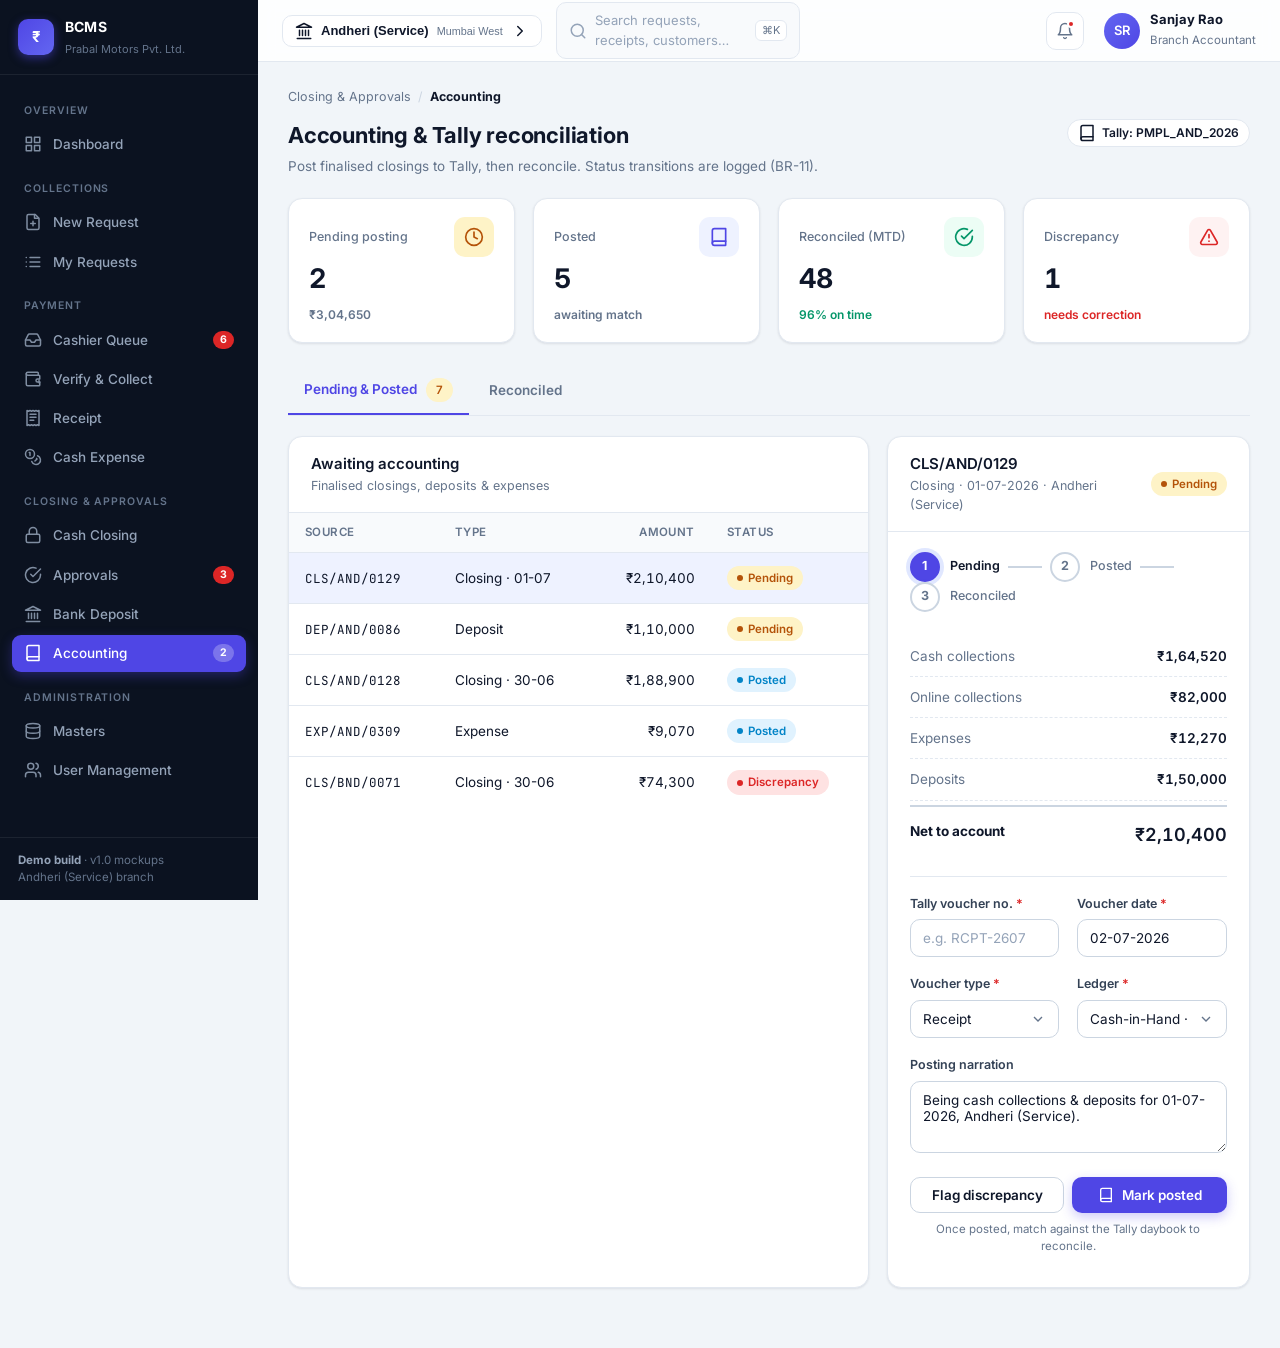
==== ui-mockups/accounting.html @ 2ba82137 "Initial commit: BRD, documentation set, and UI mockups Business/technical/architectural docs, Mermai" ====
<!doctype html>
<html lang="en">
<head>
  <meta charset="utf-8">
  <meta name="viewport" content="width=device-width, initial-scale=1">
  <title>Accounting — BCMS</title>
  <link rel="preconnect" href="https://fonts.googleapis.com">
  <link href="https://fonts.googleapis.com/css2?family=Inter:wght@400;500;600;700&family=JetBrains+Mono:wght@400;500&display=swap" rel="stylesheet">
  <link rel="stylesheet" href="assets/styles.css">
</head>
<body data-page="accounting" data-role="Branch Accountant" data-user="Sanjay Rao">
  <main class="content">
    <div class="breadcrumb"><span>Closing &amp; Approvals</span><span class="sep">/</span><b>Accounting</b></div>
    <div class="page-head">
      <div class="titles">
        <h1>Accounting &amp; Tally reconciliation</h1>
        <p>Post finalised closings to Tally, then reconcile. Status transitions are logged <span class="muted">(BR-11)</span>.</p>
      </div>
      <div class="actions"><span class="pill" data-icon="book">Tally: PMPL_AND_2026</span></div>
    </div>

    <div class="grid grid-4 mb-3">
      <div class="card kpi"><div class="kpi-top"><span class="label" style="margin-top:0">Pending posting</span><span class="kpi-icon tint-amber" data-icon="clock"></span></div><div class="value">2</div><div class="delta flat">₹3,04,650</div></div>
      <div class="card kpi"><div class="kpi-top"><span class="label" style="margin-top:0">Posted</span><span class="kpi-icon tint-indigo" data-icon="book"></span></div><div class="value">5</div><div class="delta flat">awaiting match</div></div>
      <div class="card kpi"><div class="kpi-top"><span class="label" style="margin-top:0">Reconciled (MTD)</span><span class="kpi-icon tint-emerald" data-icon="check"></span></div><div class="value">48</div><div class="delta up">96% on time</div></div>
      <div class="card kpi"><div class="kpi-top"><span class="label" style="margin-top:0">Discrepancy</span><span class="kpi-icon tint-red" data-icon="alert"></span></div><div class="value">1</div><div class="delta down">needs correction</div></div>
    </div>

    <div class="tabs" data-tabs>
      <button class="on" data-tab="pending">Pending &amp; Posted <span class="badge badge-amber" style="margin-left:6px">7</span></button>
      <button data-tab="reconciled">Reconciled</button>
    </div>

    <!-- PENDING / POSTED -->
    <div class="tab-panel on" data-panel="pending">
      <div class="grid cols-2">
        <div class="card">
          <div class="card-head"><div><h3>Awaiting accounting</h3><p>Finalised closings, deposits &amp; expenses</p></div></div>
          <div class="table-wrap">
            <table class="tbl">
              <thead><tr><th>Source</th><th>Type</th><th class="th-right">Amount</th><th>Status</th></tr></thead>
              <tbody>
                <tr style="background:var(--primary-50)">
                  <td><span class="ref-code">CLS/AND/0129</span></td><td>Closing · 01-07</td>
                  <td class="money">₹2,10,400</td><td><span class="badge badge-amber"><span class="bdot"></span>Pending</span></td>
                </tr>
                <tr>
                  <td><span class="ref-code">DEP/AND/0086</span></td><td>Deposit</td>
                  <td class="money">₹1,10,000</td><td><span class="badge badge-amber"><span class="bdot"></span>Pending</span></td>
                </tr>
                <tr>
                  <td><span class="ref-code">CLS/AND/0128</span></td><td>Closing · 30-06</td>
                  <td class="money">₹1,88,900</td><td><span class="badge badge-sky"><span class="bdot"></span>Posted</span></td>
                </tr>
                <tr>
                  <td><span class="ref-code">EXP/AND/0309</span></td><td>Expense</td>
                  <td class="money">₹9,070</td><td><span class="badge badge-sky"><span class="bdot"></span>Posted</span></td>
                </tr>
                <tr>
                  <td><span class="ref-code">CLS/BND/0071</span></td><td>Closing · 30-06</td>
                  <td class="money">₹74,300</td><td><span class="badge badge-red"><span class="bdot"></span>Discrepancy</span></td>
                </tr>
              </tbody>
            </table>
          </div>
        </div>

        <!-- Detail: post to Tally -->
        <div class="card">
          <div class="card-head">
            <div><h3>CLS/AND/0129</h3><p>Closing · 01-07-2026 · Andheri (Service)</p></div>
            <div class="actions"><span class="badge badge-amber"><span class="bdot"></span>Pending</span></div>
          </div>
          <div class="card-pad">
            <!-- state machine -->
            <div class="stepper mb-3">
              <div class="step active"><div class="dot">1</div><div class="lbl">Pending</div></div>
              <div class="bar"></div>
              <div class="step todo"><div class="dot">2</div><div class="lbl">Posted</div></div>
              <div class="bar"></div>
              <div class="step todo"><div class="dot">3</div><div class="lbl">Reconciled</div></div>
            </div>

            <div class="sumrow"><span class="k">Cash collections</span><span class="v num">₹1,64,520</span></div>
            <div class="sumrow"><span class="k">Online collections</span><span class="v num">₹82,000</span></div>
            <div class="sumrow"><span class="k">Expenses</span><span class="v num">₹12,270</span></div>
            <div class="sumrow"><span class="k">Deposits</span><span class="v num">₹1,50,000</span></div>
            <div class="sumrow total"><span class="k">Net to account</span><span class="v num">₹2,10,400</span></div>

            <div class="divider"></div>
            <div class="form-grid">
              <div class="field">
                <label>Tally voucher no. <span class="req">*</span></label>
                <input class="input mono" placeholder="e.g. RCPT-2607">
              </div>
              <div class="field">
                <label>Voucher date <span class="req">*</span></label>
                <input class="input" value="02-07-2026">
              </div>
              <div class="field">
                <label>Voucher type <span class="req">*</span></label>
                <select class="select"><option>Receipt</option><option>Contra (deposit)</option><option>Payment (expense)</option><option>Journal</option></select>
              </div>
              <div class="field">
                <label>Ledger <span class="req">*</span></label>
                <select class="select"><option>Cash-in-Hand · Andheri</option><option>HDFC Bank ••4021</option><option>Sundry Debtors</option></select>
              </div>
              <div class="field full">
                <label>Posting narration</label>
                <textarea class="textarea" placeholder="Reference for the Tally entry…">Being cash collections & deposits for 01-07-2026, Andheri (Service).</textarea>
              </div>
            </div>

            <div class="flex gap-1 mt-3">
              <button class="btn btn-ghost btn-block" data-open-modal="discrepancy">Flag discrepancy</button>
              <button class="btn btn-primary btn-block" data-open-modal="postTally" data-icon="book">Mark posted</button>
            </div>
            <p class="tiny muted center mt-1">Once posted, match against the Tally daybook to reconcile.</p>
          </div>
        </div>
      </div>
    </div>

    <!-- RECONCILED -->
    <div class="tab-panel" data-panel="reconciled">
      <div class="card">
        <div class="card-head"><div><h3>Reconciled entries</h3><p>Matched with Tally daybook</p></div>
          <div class="actions"><button class="btn btn-ghost btn-sm" data-icon="download">Export</button></div>
        </div>
        <div class="table-wrap">
          <table class="tbl">
            <thead><tr><th>Source</th><th>Tally voucher</th><th>Ledger</th><th class="th-right">Amount</th><th>Reconciled</th><th>Status</th></tr></thead>
            <tbody>
              <tr><td><span class="ref-code">CLS/AND/0127</span></td><td class="mono">RCPT-2906</td><td class="small">Cash-in-Hand · Andheri</td><td class="money">₹1,96,540</td><td class="small muted">30-06-2026</td><td><span class="badge badge-emerald"><span class="bdot"></span>Reconciled</span></td></tr>
              <tr><td><span class="ref-code">DEP/AND/0084</span></td><td class="mono">CONTRA-2903</td><td class="small">HDFC Bank ••4021</td><td class="money">₹1,50,000</td><td class="small muted">30-06-2026</td><td><span class="badge badge-emerald"><span class="bdot"></span>Reconciled</span></td></tr>
              <tr><td><span class="ref-code">EXP/AND/0305</span></td><td class="mono">PYMT-2811</td><td class="small">Housekeeping</td><td class="money">₹3,200</td><td class="small muted">29-06-2026</td><td><span class="badge badge-emerald"><span class="bdot"></span>Reconciled</span></td></tr>
              <tr><td><span class="ref-code">CLS/AND/0126</span></td><td class="mono">RCPT-2801</td><td class="small">Cash-in-Hand · Andheri</td><td class="money">₹1,42,900</td><td class="small muted">29-06-2026</td><td><span class="badge badge-emerald"><span class="bdot"></span>Reconciled</span></td></tr>
            </tbody>
          </table>
        </div>
      </div>
    </div>
  </main>

  <!-- Post to Tally modal -->
  <div class="modal-overlay" id="postTally">
    <div class="modal">
      <div class="modal-head"><h3>Mark CLS/AND/0129 as posted</h3></div>
      <div class="modal-body">
        <div class="alert alert-info mb-2"><span data-icon="book"></span><div>Records the Tally voucher against this closing and moves it to <b>Posted</b>. Reconcile once it appears in the Tally daybook.</div></div>
        <div class="sumrow"><span class="k">Voucher no.</span><span class="v mono">RCPT-2607</span></div>
        <div class="sumrow"><span class="k">Ledger</span><span class="v">Cash-in-Hand · Andheri</span></div>
        <div class="sumrow"><span class="k">Amount</span><span class="v">₹2,10,400</span></div>
      </div>
      <div class="modal-foot">
        <button class="btn btn-ghost" data-close-modal>Cancel</button>
        <button class="btn btn-primary" data-close-modal>Confirm posting</button>
      </div>
    </div>
  </div>

  <!-- Discrepancy modal -->
  <div class="modal-overlay" id="discrepancy">
    <div class="modal">
      <div class="modal-head"><h3>Flag discrepancy</h3></div>
      <div class="modal-body">
        <div class="alert alert-warn mb-2"><span data-icon="alert"></span><div>Marks a mismatch between the system figure and Tally. It appears on the Accounting-Pending exception report until corrected.</div></div>
        <div class="field mb-2"><label>Discrepancy type <span class="req">*</span></label><select class="select"><option>Amount mismatch vs Tally</option><option>Ledger misclassification</option><option>Missing counter-entry</option><option>Other</option></select></div>
        <div class="field"><label>Details <span class="req">*</span></label><textarea class="textarea" placeholder="Describe the mismatch…"></textarea></div>
      </div>
      <div class="modal-foot">
        <button class="btn btn-ghost" data-close-modal>Cancel</button>
        <button class="btn btn-danger-solid" data-close-modal>Flag discrepancy</button>
      </div>
    </div>
  </div>

  <script src="assets/app.js"></script>
</body>
</html>
---- ui-mockups/assets/styles.css ----
/* ==========================================================================
   BCMS — Branch Cash Management System
   Demo UI mockups · Design system & layout
   Palette/typography per docs/UIUX.md §9
   ========================================================================== */

:root {
  /* Brand & status tokens (UIUX §9.1) */
  --primary:        #4F46E5;   /* Indigo 600 */
  --primary-600:    #4F46E5;
  --primary-700:    #4338CA;
  --primary-50:     #EEF2FF;
  --primary-100:    #E0E7FF;
  --success:        #059669;   /* Emerald 600 */
  --success-50:     #ECFDF5;
  --success-100:    #D1FAE5;
  --warning:        #B45309;   /* Amber text (accessible) */
  --warning-bg:     #FEF3C7;
  --warning-500:    #F59E0B;
  --destructive:    #DC2626;   /* Red 600 */
  --destructive-50: #FEF2F2;
  --destructive-100:#FEE2E2;
  --info:           #0284C7;   /* Sky 600 */
  --info-50:        #F0F9FF;
  --info-100:       #E0F2FE;

  /* Neutrals (Slate) */
  --bg:        #F1F5F9;   /* Slate 100 */
  --surface:   #FFFFFF;
  --fg:        #0F172A;   /* Slate 900 */
  --muted:     #64748B;   /* Slate 500 */
  --muted-2:   #94A3B8;   /* Slate 400 */
  --border:    #E2E8F0;   /* Slate 200 */
  --border-2:  #CBD5E1;   /* Slate 300 */
  --slate-50:  #F8FAFC;

  --radius:     14px;
  --radius-sm:  9px;
  --radius-lg:  20px;
  --shadow:     0 1px 2px rgba(15,23,42,.04), 0 1px 3px rgba(15,23,42,.06);
  --shadow-md:  0 4px 12px rgba(15,23,42,.08);
  --shadow-lg:  0 12px 32px rgba(15,23,42,.14);

  --sidebar-w: 258px;
  --topbar-h:  62px;

  --font: 'Inter', system-ui, -apple-system, 'Segoe UI', Roboto, Helvetica, Arial, sans-serif;
}

* { box-sizing: border-box; }

html, body { margin: 0; padding: 0; }

body {
  font-family: var(--font);
  color: var(--fg);
  background: var(--bg);
  font-size: 14px;
  line-height: 1.5;
  -webkit-font-smoothing: antialiased;
}

a { color: var(--primary); text-decoration: none; }
a:hover { text-decoration: underline; }

.num { font-variant-numeric: tabular-nums; }
.money { font-variant-numeric: tabular-nums; text-align: right; white-space: nowrap; }
.mono { font-family: 'JetBrains Mono', ui-monospace, 'SF Mono', Menlo, Consolas, monospace; }

/* Base icon size — every inline SVG has class .ico; specific contexts override */
svg.ico { width: 18px; height: 18px; flex: none; vertical-align: middle; }
.kpi-icon svg.ico, .sc-ico svg.ico { width: 20px; height: 20px; }

/* ==========================================================================
   Layout shell (sidebar + topbar injected by app.js)
   ========================================================================== */

.sidebar {
  position: fixed; top: 0; left: 0; bottom: 0; width: var(--sidebar-w);
  background: #0B1220; color: #CBD5E1;
  display: flex; flex-direction: column;
  z-index: 40; overflow-y: auto;
}
.sidebar-brand {
  display: flex; align-items: center; gap: 11px;
  padding: 16px 18px; border-bottom: 1px solid rgba(255,255,255,.07);
}
.sidebar-brand .logo {
  width: 36px; height: 36px; border-radius: 10px; flex: none;
  background: linear-gradient(135deg, var(--primary) 0%, #6366F1 100%);
  display: grid; place-items: center; color: #fff; font-weight: 700; font-size: 15px;
  box-shadow: 0 3px 10px rgba(79,70,229,.5);
}
.sidebar-brand .brand-text b { color: #fff; font-size: 14px; display: block; letter-spacing: .2px; }
.sidebar-brand .brand-text span { color: #64748B; font-size: 11px; }

.nav { padding: 12px 12px 24px; flex: 1; }
.nav-group-label {
  font-size: 10.5px; text-transform: uppercase; letter-spacing: .09em;
  color: #64748B; font-weight: 600; padding: 16px 12px 7px;
}
.nav-item {
  display: flex; align-items: center; gap: 11px;
  padding: 8.5px 12px; border-radius: 9px; color: #94A3B8;
  font-weight: 500; font-size: 13.5px; cursor: pointer; margin-bottom: 2px;
}
.nav-item:hover { background: rgba(255,255,255,.05); color: #E2E8F0; text-decoration: none; }
.nav-item.active { background: var(--primary); color: #fff; box-shadow: 0 4px 12px rgba(79,70,229,.35); }
.nav-item.active .ico { opacity: 1; }
.nav-item .ico { width: 18px; height: 18px; flex: none; opacity: .85; }
.nav-item .tag {
  margin-left: auto; font-size: 10.5px; font-weight: 700; padding: 1px 7px;
  border-radius: 999px; background: var(--destructive); color: #fff;
}
.nav-item.active .tag { background: rgba(255,255,255,.25); }

.sidebar-foot { padding: 14px 18px; border-top: 1px solid rgba(255,255,255,.07); font-size: 11.5px; color: #64748B; }
.sidebar-foot b { color: #94A3B8; }

.topbar {
  position: fixed; top: 0; left: var(--sidebar-w); right: 0; height: var(--topbar-h);
  background: rgba(255,255,255,.85); backdrop-filter: blur(8px);
  border-bottom: 1px solid var(--border);
  display: flex; align-items: center; gap: 14px; padding: 0 24px; z-index: 30;
}
.topbar .hamburger { display: none; background: none; border: 0; cursor: pointer; color: var(--muted); }
.topbar .scope-switcher {
  display: flex; align-items: center; gap: 8px; padding: 6px 12px;
  border: 1px solid var(--border); border-radius: 10px; background: #fff;
  font-weight: 600; font-size: 13px; cursor: pointer; color: var(--fg);
}
.topbar .scope-switcher small { color: var(--muted); font-weight: 500; }
.topbar .search {
  flex: 1; max-width: 380px; display: flex; align-items: center; gap: 8px;
  padding: 8px 12px; border: 1px solid var(--border); border-radius: 10px;
  background: var(--slate-50); color: var(--muted-2); font-size: 13px;
}
.topbar .search kbd {
  margin-left: auto; font-size: 11px; background: #fff; border: 1px solid var(--border);
  border-radius: 6px; padding: 1px 6px; color: var(--muted); font-family: var(--font);
}
.topbar .spacer { flex: 1; }
.topbar .icon-btn {
  position: relative; width: 38px; height: 38px; border-radius: 10px; border: 1px solid var(--border);
  background: #fff; display: grid; place-items: center; cursor: pointer; color: var(--muted);
}
.topbar .icon-btn .dot {
  position: absolute; top: 7px; right: 8px; width: 8px; height: 8px; border-radius: 50%;
  background: var(--destructive); border: 2px solid #fff;
}
.topbar .user {
  display: flex; align-items: center; gap: 10px; padding-left: 6px; cursor: pointer;
}
.avatar {
  width: 36px; height: 36px; border-radius: 50%; flex: none;
  background: linear-gradient(135deg,#6366F1,#4F46E5); color: #fff;
  display: grid; place-items: center; font-weight: 600; font-size: 13px;
}
.topbar .user .who b { display: block; font-size: 13px; line-height: 1.2; }
.topbar .user .who span { font-size: 11.5px; color: var(--muted); }

.content {
  margin-left: var(--sidebar-w); margin-top: var(--topbar-h);
  padding: 26px 30px 60px; max-width: 1320px;
}

/* ==========================================================================
   Page header, breadcrumb, buttons
   ========================================================================== */

.breadcrumb { display: flex; align-items: center; gap: 7px; color: var(--muted); font-size: 12.5px; margin-bottom: 12px; }
.breadcrumb .sep { color: var(--border-2); }
.breadcrumb b { color: var(--fg); }

.page-head { display: flex; align-items: flex-start; gap: 16px; margin-bottom: 22px; }
.page-head .titles { flex: 1; }
.page-head h1 { font-size: 22px; font-weight: 700; margin: 0 0 4px; letter-spacing: -.2px; }
.page-head p { margin: 0; color: var(--muted); font-size: 13.5px; }
.page-head .actions { display: flex; gap: 10px; align-items: center; }

.btn {
  display: inline-flex; align-items: center; gap: 8px; justify-content: center;
  padding: 9px 16px; border-radius: 10px; font-weight: 600; font-size: 13.5px;
  border: 1px solid transparent; cursor: pointer; white-space: nowrap; font-family: var(--font);
}
.btn:hover { text-decoration: none; }
.btn .ico { width: 16px; height: 16px; }
.btn-primary { background: var(--primary); color: #fff; box-shadow: 0 4px 12px rgba(79,70,229,.28); }
.btn-primary:hover { background: var(--primary-700); }
.btn-ghost { background: #fff; color: var(--fg); border-color: var(--border-2); }
.btn-ghost:hover { background: var(--slate-50); }
.btn-success { background: var(--success); color: #fff; box-shadow: 0 4px 12px rgba(5,150,105,.28); }
.btn-success:hover { filter: brightness(.95); }
.btn-danger { background: #fff; color: var(--destructive); border-color: var(--destructive-100); }
.btn-danger:hover { background: var(--destructive-50); }
.btn-danger-solid { background: var(--destructive); color: #fff; }
.btn:disabled, .btn.disabled { opacity: .5; cursor: not-allowed; box-shadow: none; }
.btn-sm { padding: 6px 11px; font-size: 12.5px; border-radius: 8px; }
.btn-block { width: 100%; }

/* ==========================================================================
   Cards
   ========================================================================== */

.card {
  background: var(--surface); border: 1px solid var(--border);
  border-radius: var(--radius); box-shadow: var(--shadow);
}
.card-pad { padding: 20px 22px; }
.card-head { padding: 16px 22px; border-bottom: 1px solid var(--border); display: flex; align-items: center; gap: 12px; }
.card-head h3 { margin: 0; font-size: 15px; font-weight: 600; }
.card-head p { margin: 2px 0 0; font-size: 12.5px; color: var(--muted); }
.card-head .actions { margin-left: auto; display: flex; gap: 8px; align-items: center; }

.grid { display: grid; gap: 18px; }
.grid-4 { grid-template-columns: repeat(4, 1fr); }
.grid-3 { grid-template-columns: repeat(3, 1fr); }
.grid-2 { grid-template-columns: repeat(2, 1fr); }
.cols-2 { grid-template-columns: 1.6fr 1fr; }
.cols-2b { grid-template-columns: 1fr 1fr; }
.cols-verify { grid-template-columns: 1fr 1fr; align-items: start; }

/* KPI cards */
.kpi { padding: 18px 20px; }
.kpi .kpi-top { display: flex; align-items: center; justify-content: space-between; }
.kpi .kpi-icon { width: 40px; height: 40px; border-radius: 11px; display: grid; place-items: center; }
.kpi .label { color: var(--muted); font-size: 12.5px; font-weight: 500; margin-top: 14px; }
.kpi .value { font-size: 27px; font-weight: 700; letter-spacing: -.5px; margin-top: 2px; font-variant-numeric: tabular-nums; }
.kpi .delta { font-size: 12px; font-weight: 600; margin-top: 6px; display: inline-flex; align-items: center; gap: 4px; }
.delta.up { color: var(--success); }
.delta.down { color: var(--destructive); }
.delta.flat { color: var(--muted); }

.tint-indigo { background: var(--primary-50); color: var(--primary); }
.tint-emerald { background: var(--success-50); color: var(--success); }
.tint-amber { background: var(--warning-bg); color: var(--warning); }
.tint-red { background: var(--destructive-50); color: var(--destructive); }
.tint-sky { background: var(--info-50); color: var(--info); }

/* ==========================================================================
   Badges / status chips
   ========================================================================== */

.badge {
  display: inline-flex; align-items: center; gap: 5px; padding: 3px 9px;
  border-radius: 999px; font-size: 11.5px; font-weight: 600; line-height: 1.4;
  border: 1px solid transparent;
}
.badge .bdot { width: 6px; height: 6px; border-radius: 50%; background: currentColor; }
.badge-amber   { background: var(--warning-bg); color: var(--warning); }
.badge-emerald { background: var(--success-100); color: var(--success); }
.badge-red     { background: var(--destructive-100); color: var(--destructive); }
.badge-slate   { background: #E2E8F0; color: #475569; }
.badge-sky     { background: var(--info-100); color: var(--info); }
.badge-indigo  { background: var(--primary-100); color: var(--primary-700); }

.pill { display:inline-flex; align-items:center; gap:6px; padding:4px 10px; border:1px solid var(--border); border-radius:999px; font-size:12px; font-weight:600; background:#fff; }

/* ==========================================================================
   Tables
   ========================================================================== */

.table-wrap { overflow-x: auto; }
table.tbl { width: 100%; border-collapse: collapse; font-size: 13.5px; }
table.tbl thead th {
  text-align: left; font-weight: 600; color: var(--muted); font-size: 11.5px;
  text-transform: uppercase; letter-spacing: .04em; padding: 11px 16px;
  background: var(--slate-50); border-bottom: 1px solid var(--border); white-space: nowrap;
}
table.tbl tbody td { padding: 13px 16px; border-bottom: 1px solid var(--border); vertical-align: middle; }
table.tbl tbody tr:last-child td { border-bottom: 0; }
table.tbl tbody tr:hover { background: var(--slate-50); }
table.tbl .th-right, table.tbl .td-right { text-align: right; }
table.tbl tfoot td { padding: 13px 16px; font-weight: 700; background: var(--slate-50); border-top: 2px solid var(--border-2); }
.row-new { background: var(--primary-50) !important; animation: flash 1.6s ease; }
@keyframes flash { 0% { background: #C7D2FE; } 100% { background: var(--primary-50); } }
.cust { display: flex; align-items: center; gap: 10px; }
.cust .avatar { width: 30px; height: 30px; font-size: 11px; }
.cust b { font-weight: 600; }
.cust small { color: var(--muted); display: block; font-size: 11.5px; }
.ref-code { font-family: 'JetBrains Mono', ui-monospace, monospace; font-size: 12.5px; color: var(--fg); }

/* ==========================================================================
   Forms
   ========================================================================== */

.form-grid { display: grid; gap: 18px; grid-template-columns: 1fr 1fr; }
.field { display: flex; flex-direction: column; gap: 6px; }
.field.full { grid-column: 1 / -1; }
.field label { font-size: 12.5px; font-weight: 600; color: #334155; }
.field label .req { color: var(--destructive); }
.field .hint { font-size: 11.5px; color: var(--muted); }
.input, .select, .textarea {
  width: 100%; padding: 10px 12px; border: 1px solid var(--border-2); border-radius: 10px;
  font-size: 13.5px; font-family: var(--font); color: var(--fg); background: #fff;
}
.input:focus, .select:focus, .textarea:focus { outline: none; border-color: var(--primary); box-shadow: 0 0 0 3px var(--primary-100); }
.input::placeholder { color: var(--muted-2); }
.input.with-prefix { padding-left: 30px; }
.input-wrap { position: relative; }
.input-wrap .prefix { position: absolute; left: 12px; top: 50%; transform: translateY(-50%); color: var(--muted); font-weight: 600; }
.textarea { resize: vertical; min-height: 72px; }
.select { appearance: none; background-image: url("data:image/svg+xml,%3Csvg xmlns='http://www.w3.org/2000/svg' width='16' height='16' viewBox='0 0 24 24' fill='none' stroke='%2364748B' stroke-width='2'%3E%3Cpath d='m6 9 6 6 6-6'/%3E%3C/svg%3E"); background-repeat: no-repeat; background-position: right 12px center; padding-right: 34px; }

.seg { display: inline-flex; background: var(--slate-50); border: 1px solid var(--border); border-radius: 10px; padding: 3px; gap: 3px; }
.seg button {
  border: 0; background: none; padding: 7px 16px; border-radius: 8px; font-weight: 600;
  font-size: 13px; cursor: pointer; color: var(--muted); font-family: var(--font);
}
.seg button.on { background: #fff; color: var(--primary); box-shadow: var(--shadow); }

.dropzone {
  border: 1.5px dashed var(--border-2); border-radius: 12px; padding: 22px; text-align: center;
  background: var(--slate-50); color: var(--muted); cursor: pointer;
}
.dropzone:hover { border-color: var(--primary); background: var(--primary-50); }
.dropzone .ico { color: var(--primary); }
.dropzone b { color: var(--fg); }

.file-chip {
  display: flex; align-items: center; gap: 11px; padding: 10px 12px; border: 1px solid var(--border);
  border-radius: 10px; background: #fff; margin-top: 10px;
}
.file-chip .fico { width: 34px; height: 34px; border-radius: 8px; display: grid; place-items: center; background: var(--destructive-50); color: var(--destructive); flex: none; }
.file-chip b { font-size: 13px; }
.file-chip small { color: var(--muted); font-size: 11.5px; }
.file-chip .ok { margin-left: auto; color: var(--success); }

/* ==========================================================================
   Denomination grid & totals bar
   ========================================================================== */

.denom-table { width: 100%; border-collapse: collapse; font-size: 13.5px; }
.denom-table th { text-align: left; padding: 8px 10px; font-size: 11px; text-transform: uppercase; color: var(--muted); letter-spacing: .04em; }
.denom-table th.r, .denom-table td.r { text-align: right; }
.denom-table td { padding: 6px 10px; border-top: 1px solid var(--border); }
.denom-table .note { color: var(--muted); font-size: 11.5px; }
.denom-input { width: 74px; padding: 7px 9px; border: 1px solid var(--border-2); border-radius: 8px; text-align: right; font-variant-numeric: tabular-nums; font-family: var(--font); font-size: 13.5px; }
.denom-input:focus { outline: none; border-color: var(--primary); box-shadow: 0 0 0 3px var(--primary-100); }
.denom-face { font-weight: 600; font-variant-numeric: tabular-nums; }

.total-bar {
  display: flex; align-items: center; gap: 14px; padding: 14px 18px; border-radius: 12px;
  border: 1px solid var(--border); background: var(--slate-50);
}
.total-bar.ok { background: var(--success-50); border-color: var(--success-100); }
.total-bar.warn { background: var(--warning-bg); border-color: #FDE68A; }
.total-bar .lbl { font-size: 12.5px; color: var(--muted); font-weight: 600; }
.total-bar .amt { font-size: 20px; font-weight: 700; font-variant-numeric: tabular-nums; margin-left: auto; }

.progress { height: 8px; border-radius: 999px; background: var(--border); overflow: hidden; margin-top: 4px; }
.progress > span { display: block; height: 100%; background: var(--success); border-radius: 999px; transition: width .25s ease; }

/* summary rows (closing / receipt) */
.sumrow { display: flex; justify-content: space-between; padding: 10px 0; border-bottom: 1px dashed var(--border); font-size: 13.5px; }
.sumrow:last-child { border-bottom: 0; }
.sumrow .k { color: var(--muted); }
.sumrow .v { font-weight: 600; font-variant-numeric: tabular-nums; }
.sumrow.total { border-top: 2px solid var(--border-2); border-bottom: 0; margin-top: 4px; padding-top: 14px; }
.sumrow.total .k { color: var(--fg); font-weight: 700; }
.sumrow.total .v { font-size: 18px; }

/* ==========================================================================
   Tabs, stepper, timeline, alerts, modal
   ========================================================================== */

.tabs { display: flex; gap: 4px; border-bottom: 1px solid var(--border); margin-bottom: 20px; }
.tabs button {
  border: 0; background: none; padding: 11px 16px; font-weight: 600; font-size: 13.5px;
  color: var(--muted); cursor: pointer; border-bottom: 2px solid transparent; font-family: var(--font);
}
.tabs button.on { color: var(--primary); border-bottom-color: var(--primary); }
.tab-panel { display: none; }
.tab-panel.on { display: block; }

.stepper { display: flex; align-items: center; gap: 0; flex-wrap: wrap; }
.stepper .step { display: flex; align-items: center; gap: 10px; }
.stepper .dot {
  width: 30px; height: 30px; border-radius: 50%; display: grid; place-items: center;
  font-weight: 700; font-size: 12.5px; flex: none; border: 2px solid var(--border-2); color: var(--muted); background: #fff;
}
.stepper .step.done .dot { background: var(--success); border-color: var(--success); color: #fff; }
.stepper .step.active .dot { background: var(--primary); border-color: var(--primary); color: #fff; box-shadow: 0 0 0 4px var(--primary-100); }
.stepper .step .lbl { font-size: 12.5px; font-weight: 600; }
.stepper .step.todo .lbl { color: var(--muted); font-weight: 500; }
.stepper .bar { width: 34px; height: 2px; background: var(--border-2); margin: 0 8px; }
.stepper .bar.done { background: var(--success); }

.timeline { position: relative; padding-left: 26px; }
.timeline::before { content: ''; position: absolute; left: 8px; top: 4px; bottom: 4px; width: 2px; background: var(--border); }
.tl-item { position: relative; padding: 0 0 20px; }
.tl-item:last-child { padding-bottom: 0; }
.tl-item .tl-dot { position: absolute; left: -25px; top: 2px; width: 16px; height: 16px; border-radius: 50%; border: 3px solid #fff; background: var(--border-2); box-shadow: 0 0 0 1px var(--border); }
.tl-item.ok .tl-dot { background: var(--success); }
.tl-item.now .tl-dot { background: var(--primary); box-shadow: 0 0 0 4px var(--primary-100); }
.tl-item .tl-title { font-weight: 600; font-size: 13.5px; }
.tl-item .tl-meta { font-size: 12px; color: var(--muted); margin-top: 1px; }

.alert { display: flex; gap: 12px; padding: 13px 16px; border-radius: 12px; font-size: 13px; align-items: flex-start; }
.alert .ico { flex: none; margin-top: 1px; }
.alert b { display: block; }
.alert-info { background: var(--info-50); color: #075985; border: 1px solid var(--info-100); }
.alert-warn { background: var(--warning-bg); color: #92400E; border: 1px solid #FDE68A; }
.alert-success { background: var(--success-50); color: #065F46; border: 1px solid var(--success-100); }
.alert-danger { background: var(--destructive-50); color: #991B1B; border: 1px solid var(--destructive-100); }

.modal-overlay { position: fixed; inset: 0; background: rgba(15,23,42,.5); z-index: 60; display: none; align-items: center; justify-content: center; padding: 20px; }
.modal-overlay.open { display: flex; }
.modal { background: #fff; border-radius: 16px; box-shadow: var(--shadow-lg); width: 100%; max-width: 460px; overflow: hidden; }
.modal-head { padding: 20px 22px 0; }
.modal-head h3 { margin: 0; font-size: 17px; }
.modal-body { padding: 14px 22px 20px; }
.modal-foot { padding: 14px 22px; background: var(--slate-50); border-top: 1px solid var(--border); display: flex; gap: 10px; justify-content: flex-end; }

/* misc helpers */
.muted { color: var(--muted); }
.small { font-size: 12.5px; }
.tiny { font-size: 11.5px; }
.right { text-align: right; }
.center { text-align: center; }
.mt-0{margin-top:0}.mt-1{margin-top:8px}.mt-2{margin-top:16px}.mt-3{margin-top:24px}
.mb-0{margin-bottom:0}.mb-1{margin-bottom:8px}.mb-2{margin-bottom:16px}.mb-3{margin-bottom:24px}
.flex { display: flex; } .items-center { align-items: center; } .justify-between { justify-content: space-between; }
.gap-1 { gap: 8px; } .gap-2 { gap: 16px; } .wrap { flex-wrap: wrap; }
.divider { height: 1px; background: var(--border); margin: 18px 0; }
.chip-counts { display: flex; gap: 16px; align-items: center; }
.chip-count { display: inline-flex; align-items: center; gap: 7px; font-size: 13px; font-weight: 600; }
.chip-count .bdot { width: 8px; height: 8px; border-radius: 50%; }

.filter-bar { display: flex; gap: 10px; align-items: center; flex-wrap: wrap; margin-bottom: 16px; }
.search-inline { display: flex; align-items: center; gap: 8px; padding: 8px 12px; border: 1px solid var(--border-2); border-radius: 10px; background: #fff; min-width: 240px; color: var(--muted); font-size: 13px; }
.search-inline input { border: 0; outline: none; font-family: var(--font); font-size: 13px; width: 100%; color: var(--fg); }

.doc-preview { border: 1px solid var(--border); border-radius: 12px; overflow: hidden; background: var(--slate-50); }
.doc-preview .doc-head { display: flex; align-items: center; gap: 10px; padding: 10px 14px; background: #fff; border-bottom: 1px solid var(--border); font-size: 12.5px; font-weight: 600; }
.doc-preview .doc-body { height: 168px; display: grid; place-items: center; color: var(--muted-2); background-image: linear-gradient(45deg,#F1F5F9 25%,transparent 25%,transparent 75%,#F1F5F9 75%,#F1F5F9), linear-gradient(45deg,#F1F5F9 25%,#fff 25%,#fff 75%,#F1F5F9 75%,#F1F5F9); background-size: 18px 18px; background-position: 0 0, 9px 9px; }

/* ==========================================================================
   Responsive
   ========================================================================== */

@media (max-width: 1080px) {
  .grid-4 { grid-template-columns: repeat(2, 1fr); }
  .cols-2, .cols-verify, .cols-2b { grid-template-columns: 1fr; }
  .grid-3 { grid-template-columns: 1fr; }
}
@media (max-width: 860px) {
  .sidebar { transform: translateX(-100%); transition: transform .25s ease; box-shadow: var(--shadow-lg); }
  body.nav-open .sidebar { transform: translateX(0); }
  .topbar { left: 0; }
  .topbar .hamburger { display: grid; place-items: center; }
  .topbar .search { display: none; }
  .content { margin-left: 0; padding: 20px 16px 60px; }
  .grid-4, .grid-2, .form-grid { grid-template-columns: 1fr; }
  .page-head { flex-direction: column; }
  .topbar .user .who { display: none; }
}
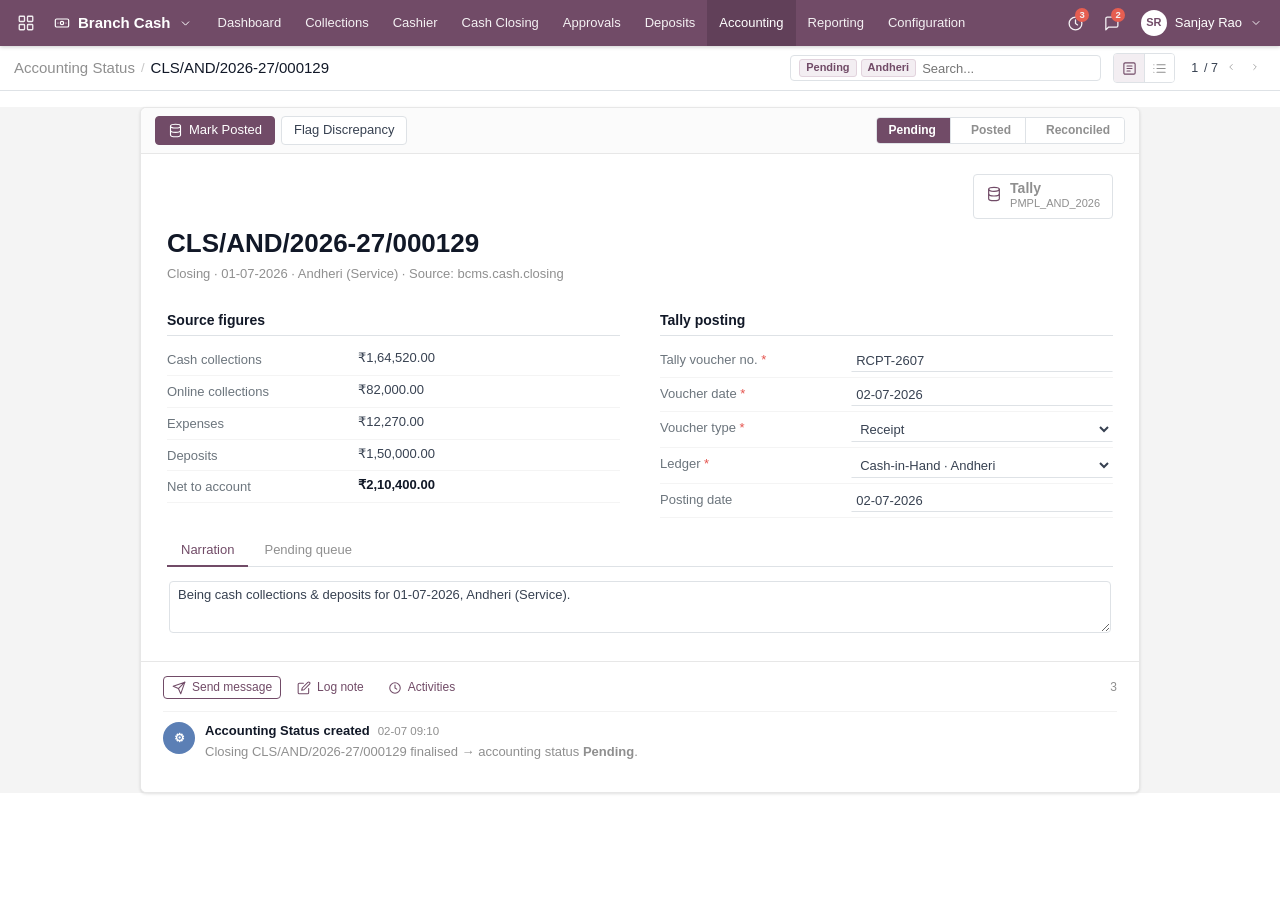
==== commit a713abb3: "Re-target BCMS to Odoo 19 CE: docs rewrite + Odoo-style mockups Documentation (v1.0 -> v2.0): re-exp" ====
--- a/ui-mockups/accounting.html
+++ b/ui-mockups/accounting.html
@@ -3,178 +3,130 @@
 <head>
   <meta charset="utf-8">
   <meta name="viewport" content="width=device-width, initial-scale=1">
-  <title>Accounting — BCMS</title>
-  <link rel="preconnect" href="https://fonts.googleapis.com">
-  <link href="https://fonts.googleapis.com/css2?family=Inter:wght@400;500;600;700&family=JetBrains+Mono:wght@400;500&display=swap" rel="stylesheet">
-  <link rel="stylesheet" href="assets/styles.css">
+  <title>Accounting Status — Branch Cash (Odoo 19 CE)</title>
+  <link rel="stylesheet" href="assets/odoo.css">
 </head>
-<body data-page="accounting" data-role="Branch Accountant" data-user="Sanjay Rao">
-  <main class="content">
-    <div class="breadcrumb"><span>Closing &amp; Approvals</span><span class="sep">/</span><b>Accounting</b></div>
-    <div class="page-head">
-      <div class="titles">
-        <h1>Accounting &amp; Tally reconciliation</h1>
-        <p>Post finalised closings to Tally, then reconcile. Status transitions are logged <span class="muted">(BR-11)</span>.</p>
+<body class="o-app" data-menu="accounting" data-user="Sanjay Rao" data-role="Branch Accountant">
+
+  <div class="o-cp">
+    <div class="o-cp-top">
+      <div class="o-cp-actions">
+        <div class="o-breadcrumb"><a href="#">Accounting Status</a><span class="sep">/</span><b>CLS/AND/2026-27/000129</b></div>
       </div>
-      <div class="actions"><span class="pill" data-icon="book">Tally: PMPL_AND_2026</span></div>
+      <div class="o-cp-right">
+        <div class="o-search"><span class="o-facet">Pending</span><span class="o-facet">Andheri</span><input placeholder="Search..."></div>
+        <div class="o-viewswitch"><button class="on" title="Form" data-svg="form"></button><button title="List" data-svg="list"></button></div>
+        <div class="o-pager"><span class="o-val">1</span> / 7 <button data-svg="left"></button><button data-svg="right"></button></div>
+      </div>
     </div>
+  </div>
 
-    <div class="grid grid-4 mb-3">
-      <div class="card kpi"><div class="kpi-top"><span class="label" style="margin-top:0">Pending posting</span><span class="kpi-icon tint-amber" data-icon="clock"></span></div><div class="value">2</div><div class="delta flat">₹3,04,650</div></div>
-      <div class="card kpi"><div class="kpi-top"><span class="label" style="margin-top:0">Posted</span><span class="kpi-icon tint-indigo" data-icon="book"></span></div><div class="value">5</div><div class="delta flat">awaiting match</div></div>
-      <div class="card kpi"><div class="kpi-top"><span class="label" style="margin-top:0">Reconciled (MTD)</span><span class="kpi-icon tint-emerald" data-icon="check"></span></div><div class="value">48</div><div class="delta up">96% on time</div></div>
-      <div class="card kpi"><div class="kpi-top"><span class="label" style="margin-top:0">Discrepancy</span><span class="kpi-icon tint-red" data-icon="alert"></span></div><div class="value">1</div><div class="delta down">needs correction</div></div>
-    </div>
+  <div class="o-content o-form-bg">
+    <div class="o-form">
+      <div class="o-form-statusbar">
+        <div class="o-sb-actions">
+          <button class="btn btn-primary" data-open="postDlg" data-svg="db">Mark Posted</button>
+          <button class="btn btn-default" data-open="discDlg">Flag Discrepancy</button>
+        </div>
+        <div class="o-statusbar">
+          <div class="o-stage cur">Pending</div>
+          <div class="o-stage">Posted</div>
+          <div class="o-stage">Reconciled</div>
+        </div>
+      </div>
 
-    <div class="tabs" data-tabs>
-      <button class="on" data-tab="pending">Pending &amp; Posted <span class="badge badge-amber" style="margin-left:6px">7</span></button>
-      <button data-tab="reconciled">Reconciled</button>
-    </div>
+      <div class="o-sheet">
+        <div class="o-buttonbox">
+          <a class="o-smart" href="#"><span data-svg="db"></span><span><b>Tally</b> PMPL_AND_2026</span></a>
+        </div>
+        <div class="o-form-title">CLS/AND/2026-27/000129</div>
+        <div class="o-subtitle">Closing · 01-07-2026 · Andheri (Service) · Source: bcms.cash.closing</div>
 
-    <!-- PENDING / POSTED -->
-    <div class="tab-panel on" data-panel="pending">
-      <div class="grid cols-2">
-        <div class="card">
-          <div class="card-head"><div><h3>Awaiting accounting</h3><p>Finalised closings, deposits &amp; expenses</p></div></div>
-          <div class="table-wrap">
-            <table class="tbl">
-              <thead><tr><th>Source</th><th>Type</th><th class="th-right">Amount</th><th>Status</th></tr></thead>
+        <div class="o-groups">
+          <div>
+            <div class="o-group-title">Source figures</div>
+            <div class="o-field"><label>Cash collections</label><div class="o-val num">₹1,64,520.00</div></div>
+            <div class="o-field"><label>Online collections</label><div class="o-val num">₹82,000.00</div></div>
+            <div class="o-field"><label>Expenses</label><div class="o-val num">₹12,270.00</div></div>
+            <div class="o-field"><label>Deposits</label><div class="o-val num">₹1,50,000.00</div></div>
+            <div class="o-field"><label>Net to account</label><div class="o-val b num">₹2,10,400.00</div></div>
+          </div>
+          <div>
+            <div class="o-group-title">Tally posting</div>
+            <div class="o-field"><label>Tally voucher no. <span class="req">*</span></label><div class="o-val"><input class="o-input" placeholder="e.g. RCPT-2607" value="RCPT-2607"></div></div>
+            <div class="o-field"><label>Voucher date <span class="req">*</span></label><div class="o-val"><input class="o-input" value="02-07-2026"></div></div>
+            <div class="o-field"><label>Voucher type <span class="req">*</span></label><div class="o-val"><select class="o-select"><option>Receipt</option><option>Contra (deposit)</option><option>Payment (expense)</option><option>Journal</option></select></div></div>
+            <div class="o-field"><label>Ledger <span class="req">*</span></label><div class="o-val"><select class="o-select"><option>Cash-in-Hand · Andheri</option><option>HDFC Bank ••4021</option><option>Sundry Debtors</option></select></div></div>
+            <div class="o-field"><label>Posting date</label><div class="o-val"><input class="o-input" value="02-07-2026"></div></div>
+          </div>
+        </div>
+
+        <div class="o-notebook" data-nb style="margin-top:16px">
+          <div class="o-nb-tabs">
+            <button class="on" data-tab="narration">Narration</button>
+            <button data-tab="pending">Pending queue</button>
+          </div>
+          <div class="o-nb-page on" data-page="narration">
+            <textarea class="o-textarea o-boxed" style="width:100%">Being cash collections & deposits for 01-07-2026, Andheri (Service).</textarea>
+          </div>
+          <div class="o-nb-page" data-page="pending">
+            <table class="o-lines">
+              <thead><tr><th>Source</th><th>Type</th><th class="r">Amount</th><th>Status</th></tr></thead>
               <tbody>
-                <tr style="background:var(--primary-50)">
-                  <td><span class="ref-code">CLS/AND/0129</span></td><td>Closing · 01-07</td>
-                  <td class="money">₹2,10,400</td><td><span class="badge badge-amber"><span class="bdot"></span>Pending</span></td>
-                </tr>
-                <tr>
-                  <td><span class="ref-code">DEP/AND/0086</span></td><td>Deposit</td>
-                  <td class="money">₹1,10,000</td><td><span class="badge badge-amber"><span class="bdot"></span>Pending</span></td>
-                </tr>
-                <tr>
-                  <td><span class="ref-code">CLS/AND/0128</span></td><td>Closing · 30-06</td>
-                  <td class="money">₹1,88,900</td><td><span class="badge badge-sky"><span class="bdot"></span>Posted</span></td>
-                </tr>
-                <tr>
-                  <td><span class="ref-code">EXP/AND/0309</span></td><td>Expense</td>
-                  <td class="money">₹9,070</td><td><span class="badge badge-sky"><span class="bdot"></span>Posted</span></td>
-                </tr>
-                <tr>
-                  <td><span class="ref-code">CLS/BND/0071</span></td><td>Closing · 30-06</td>
-                  <td class="money">₹74,300</td><td><span class="badge badge-red"><span class="bdot"></span>Discrepancy</span></td>
-                </tr>
+                <tr><td>DEP/AND/…/000086</td><td>Deposit</td><td class="r num">₹1,10,000.00</td><td><span class="o-badge b-warning">Pending</span></td></tr>
+                <tr><td>CLS/AND/…/000128</td><td>Closing · 30-06</td><td class="r num">₹1,88,900.00</td><td><span class="o-badge b-info">Posted</span></td></tr>
+                <tr><td>EXP/AND/…/000309</td><td>Expense</td><td class="r num">₹9,070.00</td><td><span class="o-badge b-info">Posted</span></td></tr>
+                <tr><td>CLS/BND/…/000071</td><td>Closing · 30-06</td><td class="r num">₹74,300.00</td><td><span class="o-badge b-danger">Discrepancy</span></td></tr>
               </tbody>
             </table>
           </div>
         </div>
+      </div>
 
-        <!-- Detail: post to Tally -->
-        <div class="card">
-          <div class="card-head">
-            <div><h3>CLS/AND/0129</h3><p>Closing · 01-07-2026 · Andheri (Service)</p></div>
-            <div class="actions"><span class="badge badge-amber"><span class="bdot"></span>Pending</span></div>
-          </div>
-          <div class="card-pad">
-            <!-- state machine -->
-            <div class="stepper mb-3">
-              <div class="step active"><div class="dot">1</div><div class="lbl">Pending</div></div>
-              <div class="bar"></div>
-              <div class="step todo"><div class="dot">2</div><div class="lbl">Posted</div></div>
-              <div class="bar"></div>
-              <div class="step todo"><div class="dot">3</div><div class="lbl">Reconciled</div></div>
-            </div>
-
-            <div class="sumrow"><span class="k">Cash collections</span><span class="v num">₹1,64,520</span></div>
-            <div class="sumrow"><span class="k">Online collections</span><span class="v num">₹82,000</span></div>
-            <div class="sumrow"><span class="k">Expenses</span><span class="v num">₹12,270</span></div>
-            <div class="sumrow"><span class="k">Deposits</span><span class="v num">₹1,50,000</span></div>
-            <div class="sumrow total"><span class="k">Net to account</span><span class="v num">₹2,10,400</span></div>
-
-            <div class="divider"></div>
-            <div class="form-grid">
-              <div class="field">
-                <label>Tally voucher no. <span class="req">*</span></label>
-                <input class="input mono" placeholder="e.g. RCPT-2607">
-              </div>
-              <div class="field">
-                <label>Voucher date <span class="req">*</span></label>
-                <input class="input" value="02-07-2026">
-              </div>
-              <div class="field">
-                <label>Voucher type <span class="req">*</span></label>
-                <select class="select"><option>Receipt</option><option>Contra (deposit)</option><option>Payment (expense)</option><option>Journal</option></select>
-              </div>
-              <div class="field">
-                <label>Ledger <span class="req">*</span></label>
-                <select class="select"><option>Cash-in-Hand · Andheri</option><option>HDFC Bank ••4021</option><option>Sundry Debtors</option></select>
-              </div>
-              <div class="field full">
-                <label>Posting narration</label>
-                <textarea class="textarea" placeholder="Reference for the Tally entry…">Being cash collections & deposits for 01-07-2026, Andheri (Service).</textarea>
-              </div>
-            </div>
-
-            <div class="flex gap-1 mt-3">
-              <button class="btn btn-ghost btn-block" data-open-modal="discrepancy">Flag discrepancy</button>
-              <button class="btn btn-primary btn-block" data-open-modal="postTally" data-icon="book">Mark posted</button>
-            </div>
-            <p class="tiny muted center mt-1">Once posted, match against the Tally daybook to reconcile.</p>
+      <div class="o-chatter" data-chatter>
+        <div class="o-chatter-top">
+          <button class="btn btn-secondary btn-sm" data-cbtn="msg" data-svg="send">Send message</button>
+          <button class="btn btn-link btn-sm" data-cbtn="note" data-svg="edit">Log note</button>
+          <button class="btn btn-link btn-sm" data-svg="clock">Activities</button>
+          <div class="o-followers"><span data-svg="user">3</span></div>
+        </div>
+        <div class="o-msg">
+          <div class="o-ava" style="background:#5b7fb5">⚙</div>
+          <div class="o-mbody">
+            <div class="o-mhead"><span class="o-mauthor">Accounting Status created</span><span class="o-mtime">02-07 09:10</span></div>
+            <div class="o-mtext deco-muted">Closing CLS/AND/2026-27/000129 finalised → accounting status <b>Pending</b>.</div>
           </div>
         </div>
       </div>
     </div>
+  </div>
 
-    <!-- RECONCILED -->
-    <div class="tab-panel" data-panel="reconciled">
-      <div class="card">
-        <div class="card-head"><div><h3>Reconciled entries</h3><p>Matched with Tally daybook</p></div>
-          <div class="actions"><button class="btn btn-ghost btn-sm" data-icon="download">Export</button></div>
-        </div>
-        <div class="table-wrap">
-          <table class="tbl">
-            <thead><tr><th>Source</th><th>Tally voucher</th><th>Ledger</th><th class="th-right">Amount</th><th>Reconciled</th><th>Status</th></tr></thead>
-            <tbody>
-              <tr><td><span class="ref-code">CLS/AND/0127</span></td><td class="mono">RCPT-2906</td><td class="small">Cash-in-Hand · Andheri</td><td class="money">₹1,96,540</td><td class="small muted">30-06-2026</td><td><span class="badge badge-emerald"><span class="bdot"></span>Reconciled</span></td></tr>
-              <tr><td><span class="ref-code">DEP/AND/0084</span></td><td class="mono">CONTRA-2903</td><td class="small">HDFC Bank ••4021</td><td class="money">₹1,50,000</td><td class="small muted">30-06-2026</td><td><span class="badge badge-emerald"><span class="bdot"></span>Reconciled</span></td></tr>
-              <tr><td><span class="ref-code">EXP/AND/0305</span></td><td class="mono">PYMT-2811</td><td class="small">Housekeeping</td><td class="money">₹3,200</td><td class="small muted">29-06-2026</td><td><span class="badge badge-emerald"><span class="bdot"></span>Reconciled</span></td></tr>
-              <tr><td><span class="ref-code">CLS/AND/0126</span></td><td class="mono">RCPT-2801</td><td class="small">Cash-in-Hand · Andheri</td><td class="money">₹1,42,900</td><td class="small muted">29-06-2026</td><td><span class="badge badge-emerald"><span class="bdot"></span>Reconciled</span></td></tr>
-            </tbody>
-          </table>
-        </div>
+  <!-- Post dialog -->
+  <div class="o-dialog-ov" id="postDlg">
+    <div class="o-dialog">
+      <div class="o-dialog-h">Mark as Posted <span class="x" data-close data-svg="x"></span></div>
+      <div class="o-dialog-b">
+        <div class="o-alert o-alert-info mb-2" data-svg="db"><div>Records the Tally voucher against this closing and moves it to <b>Posted</b>. Reconcile once it appears in the Tally daybook.</div></div>
+        <div class="o-sumrow"><span class="k">Voucher no.</span><span class="num">RCPT-2607</span></div>
+        <div class="o-sumrow"><span class="k">Ledger</span><span>Cash-in-Hand · Andheri</span></div>
+        <div class="o-sumrow"><span class="k">Amount</span><span class="num">₹2,10,400.00</span></div>
       </div>
+      <div class="o-dialog-f"><button class="btn btn-default" data-close>Discard</button><button class="btn btn-primary" data-close>Confirm posting</button></div>
     </div>
-  </main>
-
-  <!-- Post to Tally modal -->
-  <div class="modal-overlay" id="postTally">
-    <div class="modal">
-      <div class="modal-head"><h3>Mark CLS/AND/0129 as posted</h3></div>
-      <div class="modal-body">
-        <div class="alert alert-info mb-2"><span data-icon="book"></span><div>Records the Tally voucher against this closing and moves it to <b>Posted</b>. Reconcile once it appears in the Tally daybook.</div></div>
-        <div class="sumrow"><span class="k">Voucher no.</span><span class="v mono">RCPT-2607</span></div>
-        <div class="sumrow"><span class="k">Ledger</span><span class="v">Cash-in-Hand · Andheri</span></div>
-        <div class="sumrow"><span class="k">Amount</span><span class="v">₹2,10,400</span></div>
+  </div>
+  <!-- Discrepancy dialog -->
+  <div class="o-dialog-ov" id="discDlg">
+    <div class="o-dialog">
+      <div class="o-dialog-h">Flag discrepancy <span class="x" data-close data-svg="x"></span></div>
+      <div class="o-dialog-b">
+        <div class="o-alert o-alert-warn mb-2" data-svg="alert"><div>Marks a mismatch vs Tally. Appears on the Accounting-Pending exception report until corrected.</div></div>
+        <div class="o-field"><label>Type <span class="req">*</span></label><div class="o-val"><select class="o-select o-boxed"><option>Amount mismatch vs Tally</option><option>Ledger misclassification</option><option>Missing counter-entry</option><option>Other</option></select></div></div>
+        <div class="o-field"><label>Details <span class="req">*</span></label><div class="o-val"><textarea class="o-textarea o-boxed" placeholder="Describe the mismatch…"></textarea></div></div>
       </div>
-      <div class="modal-foot">
-        <button class="btn btn-ghost" data-close-modal>Cancel</button>
-        <button class="btn btn-primary" data-close-modal>Confirm posting</button>
-      </div>
+      <div class="o-dialog-f"><button class="btn btn-default" data-close>Discard</button><button class="btn btn-danger" data-close>Flag discrepancy</button></div>
     </div>
   </div>
 
-  <!-- Discrepancy modal -->
-  <div class="modal-overlay" id="discrepancy">
-    <div class="modal">
-      <div class="modal-head"><h3>Flag discrepancy</h3></div>
-      <div class="modal-body">
-        <div class="alert alert-warn mb-2"><span data-icon="alert"></span><div>Marks a mismatch between the system figure and Tally. It appears on the Accounting-Pending exception report until corrected.</div></div>
-        <div class="field mb-2"><label>Discrepancy type <span class="req">*</span></label><select class="select"><option>Amount mismatch vs Tally</option><option>Ledger misclassification</option><option>Missing counter-entry</option><option>Other</option></select></div>
-        <div class="field"><label>Details <span class="req">*</span></label><textarea class="textarea" placeholder="Describe the mismatch…"></textarea></div>
-      </div>
-      <div class="modal-foot">
-        <button class="btn btn-ghost" data-close-modal>Cancel</button>
-        <button class="btn btn-danger-solid" data-close-modal>Flag discrepancy</button>
-      </div>
-    </div>
-  </div>
-
-  <script src="assets/app.js"></script>
+  <script src="assets/odoo.js"></script>
 </body>
 </html>
--- a/ui-mockups/assets/odoo.css
+++ b/ui-mockups/assets/odoo.css
@@ -0,0 +1,328 @@
+/* ==========================================================================
+   BCMS — Odoo 19 Community Edition backend mockups (static, no build step)
+   A faithful re-creation of the Odoo web-client look for demonstration.
+   ========================================================================== */
+:root{
+  --o-primary:#714B67;         /* Odoo aubergine */
+  --o-primary-dark:#5b3c53;
+  --o-primary-light:#f3eef2;
+  --o-navbar:#714B67;
+  --o-navbar-hover:#5f3f57;
+  --o-body:#ffffff;
+  --o-gray:#f4f4f4;            /* behind form sheets */
+  --o-border:#dee2e6;
+  --o-border-2:#e7e7e7;
+  --o-text:#374151;
+  --o-text-strong:#111827;
+  --o-muted:#8f8f8f;
+  --o-label:#6c757d;
+  --o-link:#714B67;
+  --success:#28a745; --warning:#f0ad4e; --danger:#e4534d; --info:#17a2b8;
+  --o-field-bg:#fff;
+  --o-radius:6px;
+  --o-shadow:0 1px 3px rgba(0,0,0,.12);
+}
+*{box-sizing:border-box}
+html,body{margin:0;padding:0}
+body{
+  font-family:-apple-system,BlinkMacSystemFont,"Segoe UI",Roboto,"Helvetica Neue",Arial,"Noto Sans",sans-serif;
+  font-size:13px; color:var(--o-text); background:var(--o-body); line-height:1.45;
+  -webkit-font-smoothing:antialiased;
+}
+a{color:var(--o-link);text-decoration:none}
+a:hover{text-decoration:underline}
+.num,.o-mono{font-variant-numeric:tabular-nums}
+.r{text-align:right}
+.muted{color:var(--o-muted)}
+.tiny{font-size:11px}
+.small{font-size:12px}
+.strong{font-weight:600}
+input,select,textarea,button{font-family:inherit;font-size:inherit}
+
+/* ---- Top navbar -------------------------------------------------------- */
+.o-navbar{
+  position:sticky;top:0;z-index:40;height:46px;background:var(--o-navbar);
+  color:#fff;display:flex;align-items:stretch;padding:0 4px;
+  box-shadow:0 1px 4px rgba(0,0,0,.2);
+}
+.o-navbar .o-apps{display:flex;align-items:center;justify-content:center;width:44px;color:#fff;opacity:.9;cursor:pointer}
+.o-navbar .o-apps:hover{background:var(--o-navbar-hover)}
+.o-navbar .o-apps svg{width:18px;height:18px}
+.o-brand{display:flex;align-items:center;gap:8px;padding:0 14px 0 6px;font-weight:600;font-size:15px;color:#fff;white-space:nowrap}
+.o-brand .o-caret{opacity:.7}
+.o-menu{display:flex;align-items:stretch;overflow:hidden}
+.o-menu a{display:flex;align-items:center;padding:0 12px;color:rgba(255,255,255,.92);font-size:13px;white-space:nowrap}
+.o-menu a:hover{background:var(--o-navbar-hover);text-decoration:none;color:#fff}
+.o-menu a.active{background:rgba(0,0,0,.14);color:#fff;font-weight:500}
+.o-systray{margin-left:auto;display:flex;align-items:center;gap:2px;padding-right:6px}
+.o-sys-btn{position:relative;display:flex;align-items:center;justify-content:center;width:34px;height:46px;color:#fff;opacity:.92;cursor:pointer}
+.o-sys-btn:hover{background:var(--o-navbar-hover)}
+.o-sys-btn svg{width:17px;height:17px}
+.o-sys-btn .o-count{position:absolute;top:8px;right:4px;background:#f06050;color:#fff;font-size:9.5px;font-weight:700;line-height:1;padding:2px 4px;border-radius:8px}
+.o-user{display:flex;align-items:center;gap:8px;padding:0 8px 0 10px;color:#fff;cursor:pointer;height:46px}
+.o-user:hover{background:var(--o-navbar-hover)}
+.o-user .o-ava{width:26px;height:26px;border-radius:50%;background:#fff;color:var(--o-primary);display:grid;place-items:center;font-weight:700;font-size:11px}
+.o-user .o-uname{font-size:13px}
+
+/* ---- Control panel ----------------------------------------------------- */
+.o-cp{background:#fff;border-bottom:1px solid var(--o-border);position:sticky;top:46px;z-index:30}
+.o-cp-top{display:flex;align-items:center;gap:10px;padding:6px 14px;min-height:44px;flex-wrap:wrap}
+.o-cp-actions{display:flex;align-items:center;gap:6px}
+.o-breadcrumb{display:flex;align-items:center;gap:6px;font-size:15px;color:var(--o-muted);min-width:0}
+.o-breadcrumb a{color:var(--o-muted);font-weight:400}
+.o-breadcrumb a:hover{color:var(--o-primary)}
+.o-breadcrumb .sep{opacity:.5;font-size:13px}
+.o-breadcrumb b,.o-breadcrumb .cur{color:var(--o-text-strong);font-weight:500}
+.o-cp-right{margin-left:auto;display:flex;align-items:center;gap:12px}
+.o-search{display:flex;align-items:center;min-width:220px;max-width:420px;border:1px solid var(--o-border);border-radius:4px;padding:3px 8px;color:var(--o-muted);background:#fff}
+.o-search svg{width:14px;height:14px;margin-right:6px;color:var(--o-primary)}
+.o-search input{border:0;outline:0;flex:1;background:transparent;color:var(--o-text);min-width:60px}
+.o-search .o-facet{background:var(--o-primary-light);color:var(--o-primary);border:1px solid #e2d3dd;border-radius:3px;padding:0 6px;font-size:11px;font-weight:600;margin-right:4px;white-space:nowrap}
+.o-viewswitch{display:flex;border:1px solid var(--o-border);border-radius:4px;overflow:hidden}
+.o-viewswitch button{border:0;background:#fff;color:var(--o-muted);width:30px;height:28px;display:grid;place-items:center;cursor:pointer;border-left:1px solid var(--o-border)}
+.o-viewswitch button:first-child{border-left:0}
+.o-viewswitch button svg{width:15px;height:15px}
+.o-viewswitch button.on{background:var(--o-primary-light);color:var(--o-primary)}
+.o-pager{display:flex;align-items:center;gap:2px;color:var(--o-text);font-size:12.5px;white-space:nowrap}
+.o-pager .o-val{padding:0 4px}
+.o-pager button{border:0;background:transparent;color:var(--o-muted);width:22px;height:24px;cursor:pointer;border-radius:3px}
+.o-pager button:hover{background:var(--o-gray)}
+
+/* ---- Buttons ----------------------------------------------------------- */
+.btn{display:inline-flex;align-items:center;gap:6px;border:1px solid transparent;border-radius:4px;
+  padding:5px 12px;font-size:13px;font-weight:500;cursor:pointer;background:#fff;color:var(--o-text);line-height:1.3;white-space:nowrap}
+.btn:hover{text-decoration:none}
+.btn svg{width:15px;height:15px}
+.btn-primary{background:var(--o-primary);border-color:var(--o-primary);color:#fff}
+.btn-primary:hover{background:var(--o-primary-dark);border-color:var(--o-primary-dark);color:#fff}
+.btn-secondary{background:#fff;border-color:var(--o-primary);color:var(--o-primary)}
+.btn-secondary:hover{background:var(--o-primary-light)}
+.btn-default{background:#fff;border-color:var(--o-border);color:var(--o-text)}
+.btn-default:hover{background:var(--o-gray)}
+.btn-link{background:transparent;border:0;color:var(--o-primary);padding:5px 6px}
+.btn-link:hover{text-decoration:underline}
+.btn-danger{background:#fff;border-color:var(--danger);color:var(--danger)}
+.btn-danger:hover{background:var(--danger);color:#fff}
+.btn-success{background:var(--success);border-color:var(--success);color:#fff}
+.btn-success:hover{filter:brightness(.94);color:#fff}
+.btn-sm{padding:3px 8px;font-size:12px}
+.btn[disabled],.btn.disabled{opacity:.5;pointer-events:none}
+
+/* ---- Content ----------------------------------------------------------- */
+.o-content{padding:0}
+.o-content.o-form-bg{background:var(--o-gray)}
+.o-wrap{max-width:1160px;margin:0 auto;padding:16px}
+
+/* ---- List view --------------------------------------------------------- */
+.o-list-wrap{background:#fff}
+.o-list{width:100%;border-collapse:collapse;font-size:13px}
+.o-list thead th{
+  background:#fff;border-bottom:1px solid var(--o-border);color:var(--o-label);
+  font-weight:600;text-align:left;padding:8px 12px;white-space:nowrap;position:sticky;top:0}
+.o-list thead th.r{text-align:right}
+.o-list tbody td{border-bottom:1px solid #f0f0f0;padding:7px 12px;vertical-align:middle}
+.o-list tbody tr:hover{background:#f9f6f8;cursor:pointer}
+.o-list .o-check{width:26px;text-align:center;color:var(--o-border)}
+.o-list .o-cell-link{color:var(--o-text);font-weight:500}
+.o-list tbody tr:hover .o-cell-link{color:var(--o-primary)}
+.o-list .o-group-row td{background:#fafafa;border-bottom:1px solid var(--o-border);font-weight:600;color:var(--o-text-strong);padding:7px 12px;cursor:pointer}
+.o-list .o-group-row .o-caret{display:inline-block;width:14px;color:var(--o-muted)}
+.o-list .o-group-count{color:var(--o-muted);font-weight:400;margin-left:6px}
+.o-list tfoot td{border-top:1px solid var(--o-border);font-weight:700;padding:8px 12px;background:#fff}
+.o-list .o-mono,.o-list .r{font-variant-numeric:tabular-nums}
+.o-optional-toggle{width:30px;text-align:center;color:var(--o-muted)}
+
+/* ---- Decorations / badges --------------------------------------------- */
+.o-badge{display:inline-flex;align-items:center;gap:5px;padding:2px 9px;border-radius:12px;font-size:11.5px;font-weight:600;line-height:1.4}
+.o-badge .dot{width:6px;height:6px;border-radius:50%;background:currentColor}
+.b-success{background:#e6f4ea;color:#1e7e34}
+.b-warning{background:#fff4e0;color:#b8791b}
+.b-danger{background:#fbe3e2;color:#c0392b}
+.b-info{background:#e2f4f7;color:#12808f}
+.b-muted{background:#eceef0;color:#6c757d}
+.b-primary{background:var(--o-primary-light);color:var(--o-primary)}
+.deco-success{color:#1e7e34;font-weight:600}
+.deco-danger{color:#c0392b;font-weight:600}
+.deco-warning{color:#b8791b;font-weight:600}
+.deco-muted{color:var(--o-muted)}
+
+/* ---- Form view --------------------------------------------------------- */
+.o-form{max-width:1000px;margin:16px auto;background:#fff;border:1px solid var(--o-border-2);
+  border-radius:var(--o-radius);box-shadow:var(--o-shadow)}
+.o-form-statusbar{display:flex;align-items:center;gap:10px;border-bottom:1px solid var(--o-border-2);
+  padding:8px 14px;flex-wrap:wrap;background:#fbfbfb;border-radius:var(--o-radius) var(--o-radius) 0 0}
+.o-sb-actions{display:flex;gap:6px;flex-wrap:wrap}
+.o-statusbar{margin-left:auto;display:flex;border:1px solid var(--o-border);border-radius:4px;overflow:hidden}
+.o-statusbar .o-stage{padding:4px 14px 4px 20px;font-size:12px;font-weight:600;color:var(--o-muted);background:#fff;
+  position:relative;border-left:1px solid var(--o-border)}
+.o-statusbar .o-stage:first-child{border-left:0;padding-left:12px}
+.o-statusbar .o-stage.done{color:var(--o-primary)}
+.o-statusbar .o-stage.cur{background:var(--o-primary);color:#fff}
+.o-sheet{padding:20px 26px 8px}
+.o-buttonbox{display:flex;gap:0;flex-wrap:wrap;justify-content:flex-end;margin-bottom:4px}
+.o-smart{display:flex;align-items:center;gap:8px;border:1px solid var(--o-border);border-radius:4px;
+  padding:6px 12px;margin-left:-1px;background:#fff;color:var(--o-text)}
+.o-smart:hover{background:var(--o-gray);text-decoration:none}
+.o-smart svg{width:16px;height:16px;color:var(--o-primary)}
+.o-smart b{display:block;font-size:14px;line-height:1.1}
+.o-smart span{font-size:11px;color:var(--o-muted)}
+.o-form-title{font-size:26px;font-weight:600;color:var(--o-text-strong);margin:6px 0 2px;padding:0}
+.o-form-title input{font-size:26px;font-weight:600;border:1px dashed transparent;border-radius:4px;padding:2px 6px;width:100%;color:var(--o-text-strong)}
+.o-form-title .o-ph{color:#c0c0c0}
+.o-subtitle{color:var(--o-muted);margin:0 0 12px;font-size:13px}
+.o-groups{display:grid;grid-template-columns:1fr 1fr;gap:0 40px}
+.o-group-title{grid-column:1/-1;font-weight:600;color:var(--o-text-strong);border-bottom:1px solid var(--o-border);
+  padding-bottom:5px;margin:14px 0 8px;font-size:14px}
+.o-field{display:flex;gap:10px;padding:5px 0;align-items:flex-start;border-bottom:1px solid #f4f4f4}
+.o-field>label{flex:0 0 40%;color:var(--o-label);font-weight:500;padding-top:2px}
+.o-field .o-val{flex:1;min-width:0;color:var(--o-text)}
+.o-field .o-val.b{font-weight:600;color:var(--o-text-strong)}
+.o-field .req{color:var(--danger)}
+.o-input,.o-select,.o-textarea{width:100%;border:1px solid transparent;border-bottom:1px solid var(--o-border);
+  background:#fff;padding:3px 4px;border-radius:0;color:var(--o-text)}
+.o-input:hover,.o-select:hover,.o-textarea:hover{border-bottom-color:var(--o-primary)}
+.o-input:focus,.o-select:focus,.o-textarea:focus{outline:0;border-bottom:1px solid var(--o-primary);background:var(--o-primary-light)}
+.o-boxed{border:1px solid var(--o-border);border-radius:4px;padding:5px 8px}
+.o-input.o-boxed:focus{background:#fff}
+.o-textarea{resize:vertical;min-height:52px}
+.o-input.o-amt{width:140px;display:inline-block}   /* monetary: keep ₹ suffix on the same line */
+.o-req-dot{color:var(--danger)}
+.o-hr{border:0;border-top:1px solid var(--o-border);margin:16px 0}
+
+/* Notebook (tabs) */
+.o-notebook{margin-top:18px}
+.o-nb-tabs{display:flex;gap:2px;border-bottom:1px solid var(--o-border)}
+.o-nb-tabs button{border:0;background:transparent;padding:8px 14px;font-size:13px;font-weight:500;color:var(--o-muted);cursor:pointer;border-bottom:2px solid transparent;margin-bottom:-1px}
+.o-nb-tabs button.on{color:var(--o-primary);border-bottom-color:var(--o-primary)}
+.o-nb-page{display:none;padding:14px 2px}
+.o-nb-page.on{display:block}
+
+/* editable line table (o2m) */
+.o-lines{width:100%;border-collapse:collapse;font-size:13px}
+.o-lines th{color:var(--o-label);font-weight:600;text-align:left;padding:6px 8px;border-bottom:1px solid var(--o-border)}
+.o-lines th.r{text-align:right}
+.o-lines td{padding:5px 8px;border-bottom:1px solid #f0f0f0}
+.o-lines input{width:100%;border:0;border-bottom:1px dashed transparent;background:transparent;text-align:right;padding:2px}
+.o-lines input:hover{border-bottom-color:var(--o-border)}
+.o-lines input:focus{outline:0;border-bottom:1px solid var(--o-primary);background:var(--o-primary-light)}
+.o-lines .o-addline{color:var(--o-primary);font-weight:600;cursor:pointer;padding:6px 8px;display:inline-block}
+.o-lines tfoot td{font-weight:700;border-top:1px solid var(--o-border)}
+
+/* ---- Chatter ----------------------------------------------------------- */
+.o-chatter{border-top:1px solid var(--o-border-2);padding:14px 22px 20px;background:#fff;border-radius:0 0 var(--o-radius) var(--o-radius)}
+.o-chatter-top{display:flex;align-items:center;gap:8px;margin-bottom:12px;flex-wrap:wrap}
+.o-chatter-top .btn svg{width:14px;height:14px}
+.o-followers{margin-left:auto;display:flex;align-items:center;gap:12px;color:var(--o-muted);font-size:12px}
+.o-followers span{display:inline-flex;align-items:center;gap:4px}
+.o-msg{display:flex;gap:10px;padding:10px 0;border-top:1px solid #f2f2f2}
+.o-msg .o-ava{width:32px;height:32px;border-radius:50%;flex:0 0 32px;display:grid;place-items:center;color:#fff;font-weight:700;font-size:12px}
+.o-msg .o-mbody{flex:1;min-width:0}
+.o-msg .o-mhead{display:flex;gap:8px;align-items:baseline;flex-wrap:wrap}
+.o-msg .o-mauthor{font-weight:600;color:var(--o-text-strong)}
+.o-msg .o-mtime{color:var(--o-muted);font-size:11.5px}
+.o-msg .o-mtext{margin-top:2px}
+.o-tracking{background:#f8f9fa;border-left:2px solid var(--o-border);padding:6px 10px;margin-top:4px;font-size:12px;color:var(--o-muted);border-radius:0 4px 4px 0}
+.o-tracking b{color:var(--o-text)}
+.o-log-note{border:1px solid var(--o-border);border-radius:6px;padding:8px 10px;color:var(--o-muted);background:#fdfdf6;margin-bottom:8px}
+
+/* ---- Kanban ------------------------------------------------------------ */
+.o-kanban{display:flex;gap:8px;padding:14px;overflow-x:auto;align-items:flex-start}
+.o-kcol{flex:0 0 300px;background:#f7f7f7;border-radius:6px;padding:8px}
+.o-kcol-head{display:flex;align-items:center;justify-content:space-between;padding:4px 6px 10px;font-weight:600;color:var(--o-text-strong)}
+.o-kcol-head .cnt{color:var(--o-muted);font-weight:600;background:#fff;border-radius:10px;padding:0 8px;font-size:11px}
+.o-kcard{display:block;background:#fff;border:1px solid #eee;border-left:3px solid var(--o-border);border-radius:5px;padding:10px 12px;margin-bottom:8px;box-shadow:0 1px 2px rgba(0,0,0,.05);cursor:pointer;color:var(--o-text);text-decoration:none}
+.o-kcard:hover{box-shadow:0 2px 8px rgba(0,0,0,.12);text-decoration:none}
+.o-kcard.k-warn{border-left-color:var(--warning)} .o-kcard.k-danger{border-left-color:var(--danger)}
+.o-kcard.k-info{border-left-color:var(--info)} .o-kcard.k-success{border-left-color:var(--success)}
+.o-kcard .o-ktitle{font-weight:600;color:var(--o-text-strong)}
+.o-kcard .o-krow{display:flex;justify-content:space-between;align-items:center;margin-top:4px;color:var(--o-muted);font-size:12px}
+.o-kcard .o-kamt{font-weight:700;color:var(--o-text-strong)}
+
+/* ---- Dashboard --------------------------------------------------------- */
+.o-dash{padding:16px}
+.o-tiles{display:grid;grid-template-columns:repeat(4,1fr);gap:14px}
+.o-tile{background:#fff;border:1px solid var(--o-border-2);border-radius:8px;padding:14px 16px;box-shadow:var(--o-shadow)}
+.o-tile .o-t-lbl{color:var(--o-muted);font-size:12px;font-weight:600;text-transform:uppercase;letter-spacing:.03em}
+.o-tile .o-t-val{font-size:26px;font-weight:700;color:var(--o-text-strong);margin-top:6px;font-variant-numeric:tabular-nums}
+.o-tile .o-t-sub{font-size:12px;margin-top:4px}
+.o-panel{background:#fff;border:1px solid var(--o-border-2);border-radius:8px;box-shadow:var(--o-shadow);margin-top:14px}
+.o-panel-head{padding:12px 16px;border-bottom:1px solid var(--o-border-2);font-weight:600;color:var(--o-text-strong);display:flex;align-items:center;justify-content:space-between}
+.o-panel-body{padding:6px 4px}
+.o-bars{display:flex;align-items:flex-end;gap:14px;height:190px;padding:16px 18px 10px}
+.o-bar{flex:1;display:flex;flex-direction:column;align-items:center;height:100%}
+.o-bar .o-stack{width:58%;flex:1;display:flex;flex-direction:column;justify-content:flex-end;border-radius:4px 4px 0 0;overflow:hidden}
+.o-bar .seg{width:100%;min-height:2px}
+.o-bar .seg.cash{background:var(--o-primary)}      /* top segment */
+.o-bar .seg.online{background:#b491a8}             /* base segment */
+.o-bar .cap{font-size:11px;color:var(--o-muted);margin-top:6px}
+
+/* ---- Alerts ------------------------------------------------------------ */
+.o-alert{display:flex;gap:10px;align-items:flex-start;border:1px solid;border-radius:6px;padding:10px 12px;font-size:12.5px}
+.o-alert svg{width:16px;height:16px;flex:0 0 16px;margin-top:1px}
+.o-alert-info{background:#eef6fb;border-color:#cfe6f3;color:#2c6a86}
+.o-alert-warn{background:#fff8ec;border-color:#f4e2bf;color:#8a6d1e}
+.o-alert-success{background:#eef7ef;border-color:#cfe6d2;color:#256b32}
+
+/* ---- Attachments / doc preview ----------------------------------------- */
+.o-attach{display:flex;align-items:center;gap:10px;border:1px solid var(--o-border);border-radius:6px;padding:8px 10px}
+.o-attach .o-thumb{width:38px;height:46px;border-radius:4px;background:#f1eef0;display:grid;place-items:center;color:var(--o-primary)}
+.o-attach .o-fname{font-weight:600;color:var(--o-text-strong)}
+.o-doc-prev{border:1px solid var(--o-border);border-radius:6px;overflow:hidden}
+.o-doc-prev .h{background:#f7f7f7;padding:7px 10px;border-bottom:1px solid var(--o-border);display:flex;align-items:center;gap:8px;font-size:12px;font-weight:600}
+.o-doc-prev .b{height:120px;display:grid;place-items:center;color:#c8c8c8;background:repeating-linear-gradient(45deg,#fafafa,#fafafa 10px,#f3f3f3 10px,#f3f3f3 20px)}
+
+/* ---- Dialog / wizard --------------------------------------------------- */
+.o-dialog-ov{position:fixed;inset:0;background:rgba(0,0,0,.45);display:none;align-items:flex-start;justify-content:center;z-index:60;padding:60px 16px}
+.o-dialog-ov.open{display:flex}
+.o-dialog{background:#fff;border-radius:8px;width:100%;max-width:520px;box-shadow:0 12px 40px rgba(0,0,0,.35);overflow:hidden}
+.o-dialog-h{padding:12px 16px;border-bottom:1px solid var(--o-border);font-weight:600;font-size:15px;color:var(--o-text-strong);display:flex;justify-content:space-between;align-items:center}
+.o-dialog-h .x{cursor:pointer;color:var(--o-muted)}
+.o-dialog-b{padding:16px}
+.o-dialog-f{padding:12px 16px;border-top:1px solid var(--o-border);display:flex;justify-content:flex-end;gap:8px;background:#fbfbfb}
+
+/* ---- QWeb report preview ---------------------------------------------- */
+.o-report{max-width:720px;margin:16px auto;background:#fff;border:1px solid var(--o-border);box-shadow:0 2px 10px rgba(0,0,0,.12);padding:44px 48px;font-size:13px;color:#222}
+
+/* ---- segmented control (radio widget) --------------------------------- */
+.o-seg{display:inline-flex;border:1px solid var(--o-border);border-radius:5px;overflow:hidden}
+.o-seg button{border:0;background:#fff;color:var(--o-text);padding:5px 14px;cursor:pointer;border-left:1px solid var(--o-border);font-size:13px}
+.o-seg button:first-child{border-left:0}
+.o-seg button.on{background:var(--o-primary);color:#fff}
+
+/* ---- upload dropzone + file chip -------------------------------------- */
+.dropzone{border:1.5px dashed var(--o-border);border-radius:6px;padding:16px;text-align:center;color:var(--o-muted);cursor:pointer}
+.dropzone:hover{border-color:var(--o-primary);background:var(--o-primary-light)}
+.dropzone svg{width:22px;height:22px}
+.o-filechip{display:flex;align-items:center;gap:10px;border:1px solid var(--o-border);border-radius:6px;padding:8px 10px;margin-top:8px}
+.o-filechip .fi{width:30px;height:30px;border-radius:5px;background:var(--o-primary-light);color:var(--o-primary);display:grid;place-items:center}
+.o-filechip .fi svg{width:15px;height:15px}
+.o-filechip .ok{margin-left:auto;color:var(--success)}
+.o-filechip .ok svg{width:16px;height:16px}
+/* running total / match bar */
+.o-total{display:flex;flex-wrap:wrap;align-items:center;justify-content:space-between;gap:6px 10px;border:1px solid var(--o-border);border-radius:6px;padding:10px 12px;background:#fafafa}
+.o-total .o-progress{height:6px;background:#eee;border-radius:4px;overflow:hidden;margin-top:8px}
+.o-total .o-progress span{display:block;height:100%;background:var(--success)}
+
+/* ---- utilities --------------------------------------------------------- */
+.o-grid2{display:grid;grid-template-columns:1fr 1fr;gap:14px}
+.mt-0{margin-top:0}.mt-1{margin-top:8px}.mt-2{margin-top:16px}.mb-1{margin-bottom:8px}.mb-2{margin-bottom:16px}
+.o-flex{display:flex;gap:8px;align-items:center}
+.o-between{display:flex;align-items:center;justify-content:space-between;gap:12px}
+.o-sumrow{display:flex;justify-content:space-between;padding:6px 0;border-bottom:1px solid #f2f2f2}
+.o-sumrow .k{color:var(--o-label)} .o-sumrow.total{border-top:2px solid var(--o-border);border-bottom:0;margin-top:4px;padding-top:10px;font-weight:700}
+.o-sumrow.total .k{color:var(--o-text-strong)}
+
+/* ---- responsive -------------------------------------------------------- */
+@media (max-width:900px){
+  .o-menu{display:none}
+  .o-groups{grid-template-columns:1fr}
+  .o-tiles{grid-template-columns:1fr 1fr}
+  .o-cp-right{width:100%;flex-wrap:wrap}
+  .o-search{min-width:0;flex:1}
+}
+@media (max-width:560px){
+  .o-tiles{grid-template-columns:1fr}
+  .o-field{flex-direction:column;gap:2px}
+  .o-field>label{flex-basis:auto}
+  .o-brand span.brand-name{display:none}
+}
